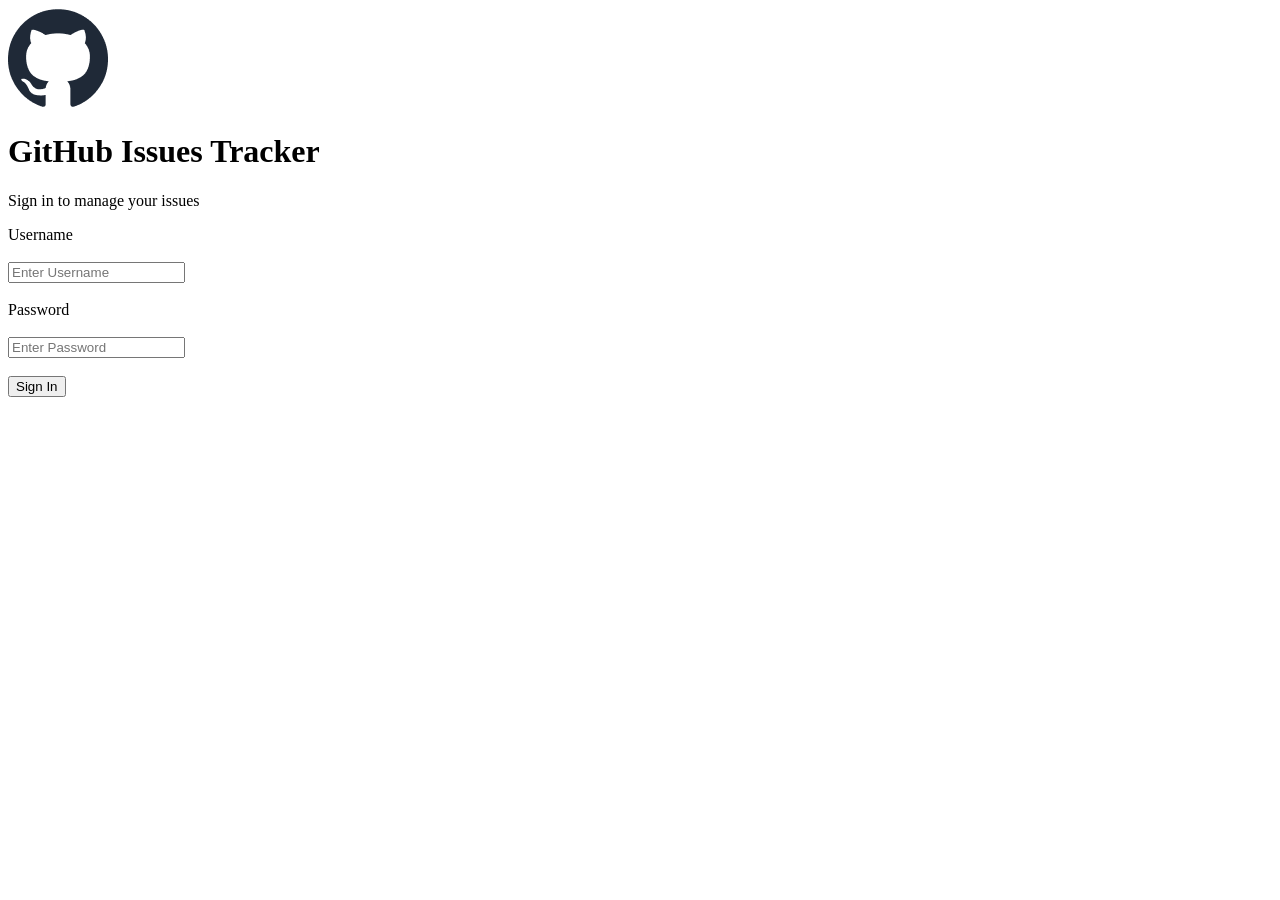
==== sign.html @ 98e396eb "first commit" ====
<!DOCTYPE html>
<html lang="en">
<head>
    <meta charset="UTF-8">
    <meta name="viewport" content="width=device-width, initial-scale=1.0">
    <title>Assignment05</title>
</head>
<body>
    <img src="images/github-logo.png">
    <h1>GitHub Issues Tracker</h1>
    <p>Sign in to manage your issues</p>
    <div class="field">
        <label for="username">Username</label><br><br>
        <input type="text" id="username" placeholder="Enter Username"><br><br>
    </div>
    <div class="field">
        <label for="password">Password</label><br><br>
        <input type="password" id="password" placeholder="Enter Password"><br><br>
    </div>
    <div><button>Sign In</button></div>
    
    
</body>
</html>
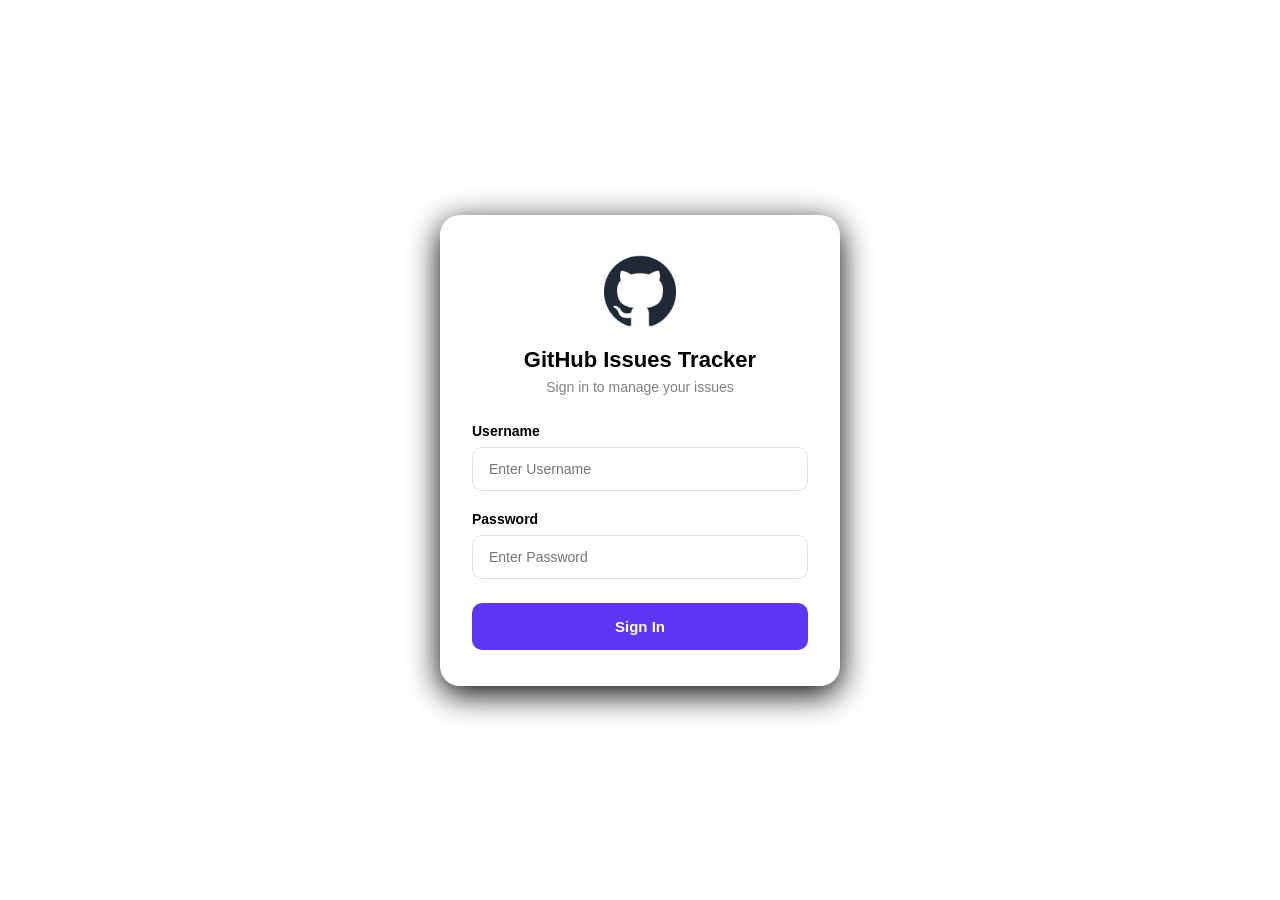
==== commit 1b2b093f: "add style.css file" ====
--- a/sign.html
+++ b/sign.html
@@ -4,20 +4,46 @@
     <meta charset="UTF-8">
     <meta name="viewport" content="width=device-width, initial-scale=1.0">
     <title>Assignment05</title>
+    <link rel="stylesheet" href="style.css">
 </head>
 <body>
-    <img src="images/github-logo.png">
-    <h1>GitHub Issues Tracker</h1>
-    <p>Sign in to manage your issues</p>
-    <div class="field">
-        <label for="username">Username</label><br><br>
-        <input type="text" id="username" placeholder="Enter Username"><br><br>
+    <div class="card">
+        <div class="logo-wrap">
+            <img src="images/github-logo.png" width="72px" height="72px">
+        </div>
+
+        <div class="heading">
+            <h1>GitHub Issues Tracker</h1>
+            <p>Sign in to manage your issues</p>
+        </div>
+
+        <div class="field">
+            <label for="username">Username</label>
+            <input type="text" id="username" placeholder="Enter Username">
+        </div>
+
+        <div class="field">
+            <label for="password">Password</label>
+            <input type="password" id="password" placeholder="Enter Password">
+        </div>
+        <button class="btn-signin" onclick="handleSignIn()">Sign In</button>
+
     </div>
-    <div class="field">
-        <label for="password">Password</label><br><br>
-        <input type="password" id="password" placeholder="Enter Password"><br><br>
-    </div>
-    <div><button>Sign In</button></div>
+
+    <script>
+        function handleSignIn()
+        {
+            const u = document.getElementById('username').value;
+            const p = document.getElementById('password').value;
+            if(u === 'admin' && p ==='admin123')
+            {
+                alert("successful");
+            }
+            else{
+                alert("Invalid");
+            }
+        }
+    </script>
     
     
 </body>
--- a/style.css
+++ b/style.css
@@ -0,0 +1,85 @@
+*,*::before,*::after{
+    box-sizing: border-box;
+    margin: 0;
+    padding: 0;
+}
+body{
+    min-height: 100vh;
+    display: flex;
+    align-items: center;
+    justify-content: center;
+    background: white;
+    font-family: 'DM Sans',sans-serif;
+}
+
+.card{
+    background: white;
+    border-radius: 20px;
+    padding: 40px 32px 36px;
+    width: 100%;
+    max-width: 400px;
+    box-shadow: 0 8px 32px black;
+}
+.logo-wrap{
+    display: flex;
+    justify-content: center;
+    margin-bottom: 20px;
+}
+
+
+.heading{
+    text-align: center;
+    margin-bottom: 28px;
+}
+.heading h1{
+    font-size: 22px;
+    font-weight: 700;
+    color: black;
+    margin-bottom: 6px;
+}
+
+.heading p{
+    font-size: 14px;
+    color: grey;
+}
+.field{
+    margin-bottom: 20px;
+}
+.field label{
+    display: block;
+    font-size: 14px;
+    font-weight: 600;
+    color: black;
+    margin-bottom: 8px;
+}
+.field input{
+    font-size: 14px;
+    width: 100%;
+    padding: 13px 16px;
+    border: 1.5px solid #e0e0e0;
+    border-radius: 10px;
+    color: #333;
+    outline: none;
+    transition: border-color 0.2s;
+    font-family: inherit;
+    background: white;
+}
+.btn-signin{
+    width: 100%;
+    padding: 15px;
+    background:#5c35f5;
+    color: white;
+    border: none;
+    border-radius: 10px;
+    font-size: 15px;
+    font-weight: 600;
+    cursor: pointer;
+    transition: background 0.2s,transform 0.1s;
+    font-family: inherit;
+    margin-top: 4px;
+}
+.btn-signin :hover{
+    background: #5c35f5;
+}
+.btn-signin :active{
+    transform: scale(0.98);}
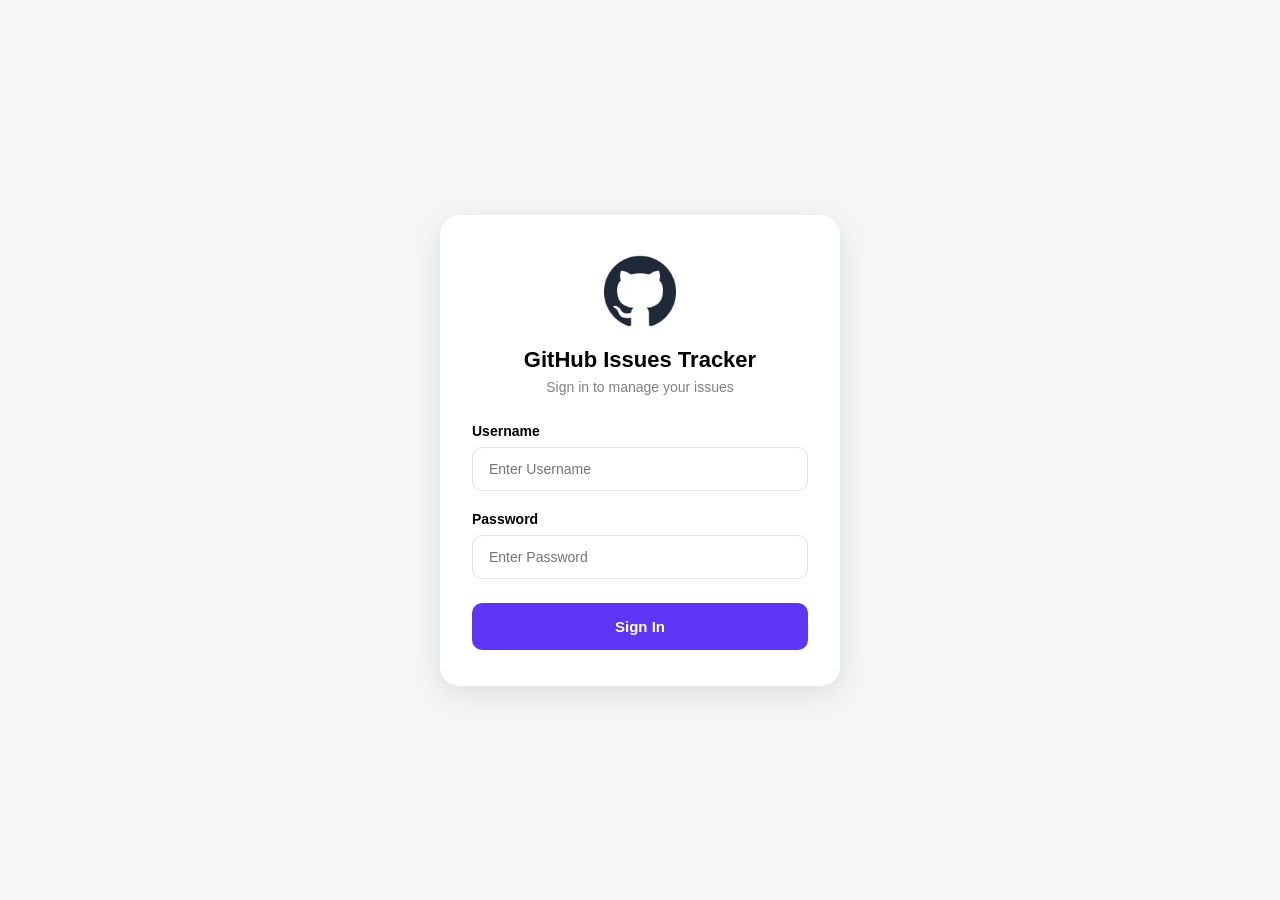
==== commit b92b4158: "update sign.html" ====
--- a/sign.html
+++ b/sign.html
@@ -3,13 +3,109 @@
 <head>
     <meta charset="UTF-8">
     <meta name="viewport" content="width=device-width, initial-scale=1.0">
-    <title>Assignment05</title>
-    <link rel="stylesheet" href="style.css">
+    <title>GitHub Issues Tracker - Sign In</title>
+    <style>
+        *, *::before, *::after {
+            box-sizing: border-box;
+            margin: 0;
+            padding: 0;
+        }
+
+        body {
+            min-height: 100vh;
+            display: flex;
+            align-items: center;
+            justify-content: center;
+            background: #f4f7f6; 
+            font-family: 'DM Sans', sans-serif;
+        }
+
+        .card {
+            background: white;
+            border-radius: 20px;
+            padding: 40px 32px 36px;
+            width: 100%;
+            max-width: 400px;
+            box-shadow: 0 8px 32px rgba(0, 0, 0, 0.1);
+        }
+
+        .logo-wrap {
+            display: flex;
+            justify-content: center;
+            margin-bottom: 20px;
+        }
+
+        .heading {
+            text-align: center;
+            margin-bottom: 28px;
+        }
+
+        .heading h1 {
+            font-size: 22px;
+            font-weight: 700;
+            color: black;
+            margin-bottom: 6px;
+        }
+
+        .heading p {
+            font-size: 14px;
+            color: grey;
+        }
+        .field {
+            margin-bottom: 20px;
+        }
+
+        .field label {
+            display: block;
+            font-size: 14px;
+            font-weight: 600;
+            color: black;
+            margin-bottom: 8px;
+        }
+
+        .field input {
+            font-size: 14px;
+            width: 100%;
+            padding: 13px 16px;
+            border: 1.5px solid #e0e0e0;
+            border-radius: 10px;
+            color: #333;
+            outline: none;
+            transition: border-color 0.2s;
+            font-family: inherit;
+            background: white;
+        }
+
+        .field input:focus {
+            border-color: #5c35f5; 
+        }
+        .btn-signin {
+            width: 100%;
+            padding: 15px;
+            background: #5c35f5;
+            color: white;
+            border: none;
+            border-radius: 10px;
+            font-size: 15px;
+            font-weight: 600;
+            cursor: pointer;
+            transition: background 0.2s, transform 0.1s;
+            font-family: inherit;
+            margin-top: 4px;
+        }
+        .btn-signin:hover {
+            background: #4a27d4;
+        }
+
+        .btn-signin:active {
+            transform: scale(0.98);
+        }
+    </style>
 </head>
 <body>
     <div class="card">
         <div class="logo-wrap">
-            <img src="images/github-logo.png" width="72px" height="72px">
+            <img src="images/github-logo.png" width="72" height="72" alt="GitHub Logo">
         </div>
 
         <div class="heading">
@@ -19,32 +115,30 @@
 
         <div class="field">
             <label for="username">Username</label>
-            <input type="text" id="username" placeholder="Enter Username">
+            <input type="text" id="username" placeholder="Enter Username" autocomplete="username">
         </div>
 
         <div class="field">
             <label for="password">Password</label>
-            <input type="password" id="password" placeholder="Enter Password">
+            <input type="password" id="password" placeholder="Enter Password" autocomplete="current-password">
         </div>
+
         <button class="btn-signin" onclick="handleSignIn()">Sign In</button>
-
     </div>
 
     <script>
-        function handleSignIn()
-        {
+        function handleSignIn() {
             const u = document.getElementById('username').value;
             const p = document.getElementById('password').value;
-            if(u === 'admin' && p ==='admin123')
-            {
-                alert("successful");
-            }
-            else{
-                alert("Invalid");
+            if (u === 'admin' && p === 'admin123') {
+                console.log("Login Successful");
+                localStorage.setItem('isLoggedIn', 'true');
+                localStorage.setItem('username', u);
+                window.location.href = "index.html"; 
+            } else {
+                alert("Invalid Username or Password. Please try 'admin' and 'admin123'.");
             }
         }
     </script>
-    
-    
 </body>
 </html>
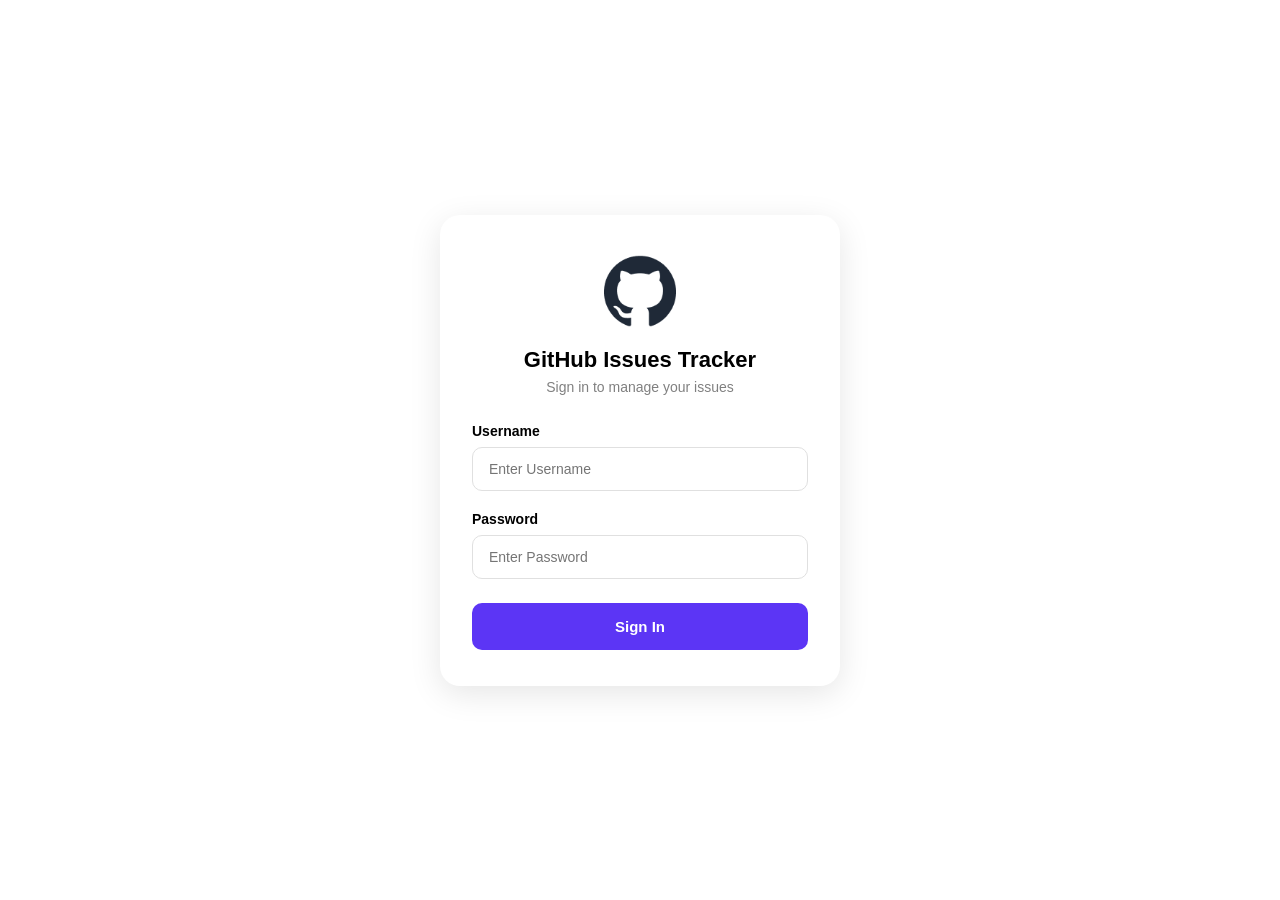
==== commit e625585d: "update sign.html file" ====
--- a/sign.html
+++ b/sign.html
@@ -16,7 +16,7 @@
             display: flex;
             align-items: center;
             justify-content: center;
-            background: #f4f7f6; 
+            background: white; 
             font-family: 'DM Sans', sans-serif;
         }
 
